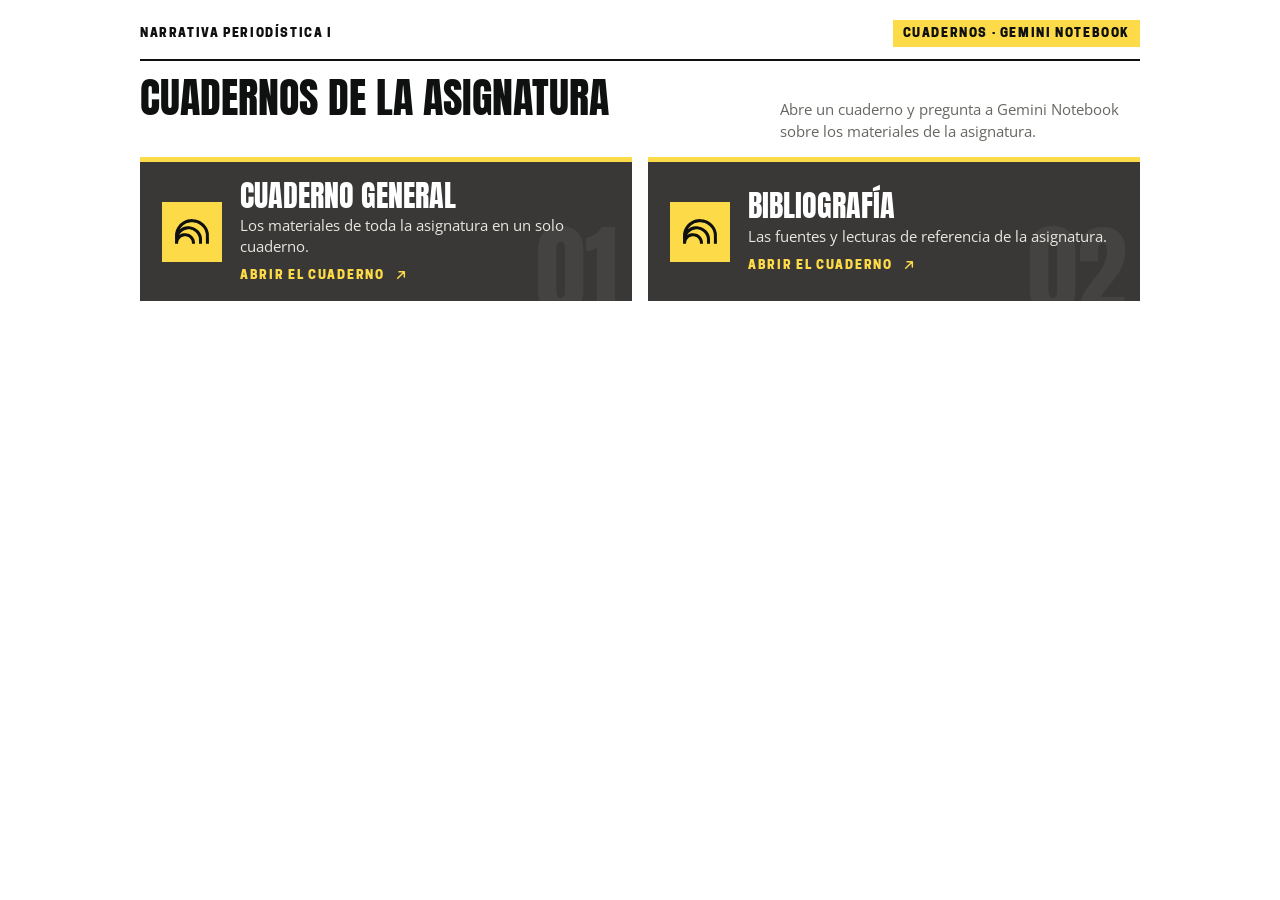
==== cuadernos/index.html @ 72dedd4b "Cuadernos: página compacta con los dos cuadernos de Gemini Notebook (general y bibliografía) Co-Auth" ====
<!doctype html>
<html lang="es">
<head>
<meta charset="utf-8">
<meta name="viewport" content="width=device-width,initial-scale=1">
<!-- No indexar en buscadores -->
<meta name="robots" content="noindex, nofollow, noarchive, nosnippet, noimageindex">
<meta name="googlebot" content="noindex, nofollow, noarchive, nosnippet, noimageindex">
<meta name="bingbot" content="noindex, nofollow, noarchive, nosnippet">
<meta name="referrer" content="strict-origin-when-cross-origin">
<meta name="color-scheme" content="light">
<title>Cuadernos de la asignatura · Gemini Notebook | Narrativa Periodística I</title>
<link rel="preconnect" href="https://fonts.googleapis.com">
<link rel="preconnect" href="https://fonts.gstatic.com" crossorigin>
<link rel="stylesheet" href="https://fonts.googleapis.com/css2?family=Anton&family=Open+Sans:wght@400;600&display=swap">
<link rel="preload" href="../assets/fonts/CooperHewitt-Heavy.woff2" as="font" type="font/woff2" crossorigin>
<style>
/* Identidad de marca v2.5: Anton · Cooper Hewitt · Open Sans. Interfaz con dos tarjetas carbón. */
@font-face{font-family:'Cooper Hewitt'; src:url('../assets/fonts/CooperHewitt-Heavy.woff2') format('woff2'); font-weight:800; font-display:swap}
:root{--yellow:#FDDA48;--ink:#0F1010;--stone:#393836;--stone-2:#2B2A28;--paper:#fff;--muted:#676762;--line:#D9D9D3;
  --f-label:'Cooper Hewitt','Open Sans',Arial,sans-serif}
*{box-sizing:border-box}
body{margin:0;background:var(--paper);color:var(--ink);font-family:'Open Sans',Arial,sans-serif;-webkit-font-smoothing:antialiased}
main{max-width:1080px;margin:auto;padding:20px clamp(14px,4vw,40px) 22px}
.label{font-family:var(--f-label);font-weight:800;text-transform:uppercase;letter-spacing:.14em;font-size:11.5px;line-height:1.3}

.topline{display:flex;align-items:center;justify-content:space-between;gap:8px 12px;flex-wrap:wrap;border-bottom:2px solid var(--ink);padding-bottom:12px}
.tag{background:var(--yellow);padding:6px 10px;white-space:nowrap}

.cabecera{display:flex;align-items:baseline;justify-content:space-between;gap:4px 24px;flex-wrap:wrap;margin:16px 0 14px}
.cabecera h1{font:400 clamp(28px,4vw,42px)/1 'Anton',sans-serif;text-transform:uppercase;margin:0}
.cabecera p{margin:0;max-width:40ch;color:var(--muted);font-size:15px;line-height:1.5}

/* Dos tarjetas carbón, misma estructura: cuadro amarillo con el logo → rótulo → título → texto → acción */
.cuadernos{display:grid;grid-template-columns:1fr 1fr;gap:16px}
.cuaderno{position:relative;overflow:hidden;isolation:isolate;display:flex;align-items:center;gap:18px;padding:18px 22px;
  background:var(--stone);color:#fff;text-decoration:none;border-top:5px solid var(--yellow);transition:background .2s}
.cuaderno .ico{flex:none;width:60px;height:60px;background:var(--yellow);display:grid;place-items:center}
.cuaderno .ico svg{width:34px;height:27px;color:var(--ink)}
.cuaderno .txt{display:flex;flex-direction:column;gap:4px;min-width:0}
.cuaderno .num{position:absolute;right:14px;bottom:-.2em;z-index:-1;font:400 100px/1 'Anton',sans-serif;color:rgba(255,255,255,.06);pointer-events:none}
.cuaderno h2{font:400 clamp(24px,3vw,30px)/1.05 'Anton',sans-serif;text-transform:uppercase;margin:0}
.cuaderno p{margin:0;color:#E7E6E1;font-size:14.5px;line-height:1.45}
.ir{padding-top:6px;display:inline-flex;align-items:center;gap:8px;color:var(--yellow);font:800 12px/1.2 var(--f-label);letter-spacing:.14em;text-transform:uppercase}
.fl{width:16px;height:16px;fill:none;stroke:currentColor;stroke-width:2.2;stroke-linecap:round;stroke-linejoin:round;transition:transform .2s}
.cuaderno:hover{background:var(--stone-2)}
.cuaderno:hover .fl{transform:translate(3px,-3px)}
.cuaderno:focus-visible{outline:3px solid var(--ink);outline-offset:3px}

@media(max-width:600px){
  main{padding:12px 10px 16px}
  .topline .label{font-size:10px}
  .cuadernos{grid-template-columns:1fr;gap:10px}
  .cuaderno{padding:16px 16px;gap:14px}
  .cuaderno .ico{width:50px;height:50px}
}
@media(prefers-reduced-motion:reduce){.cuaderno,.fl{transition:none}}
</style>
</head>
<body>
<svg width="0" height="0" style="position:absolute" aria-hidden="true"><symbol id="gn" viewBox="0 0 608 443"><path fill="currentColor" fill-rule="evenodd" d="M1.2 442.0C0.8 441.7 0.7 401.7 1.1 353.0C1.6 268.5 1.7 264.0 3.7 252.9C6.6 237.5 13.1 211.6 17.0 200.5C27.5 171.0 48.5 133.3 65.8 113.2C67.0 111.7 70.4 107.7 73.3 104.3C77.8 98.8 96.0 80.6 103.2 74.3C116.8 62.3 136.4 48.7 154.5 38.5C203.2 11.3 255.7 -1.4 313.0 0.3C353.3 1.5 389.3 9.1 423.0 23.7C446.4 33.8 453.0 37.3 473.0 50.5C516.4 78.9 552.0 118.5 575.0 164.0C586.9 187.6 592.2 201.6 598.5 226.5C606.6 258.4 606.3 254.0 606.9 353.0C607.2 401.7 607.2 441.7 606.8 442.0C606.5 442.3 594.1 442.4 579.3 442.2L552.5 441.9 552.8 370.7C553.1 284.2 552.4 269.9 545.9 243.0C539.3 215.9 526.3 185.9 512.0 165.1C478.9 116.7 433.3 82.7 378.0 65.1C358.4 58.9 325.6 54.0 303.7 54.0C278.4 54.1 245.4 59.6 222.8 67.6C217.1 69.6 211.5 71.4 210.2 71.7C209.0 72.0 208.0 72.6 208.0 73.1C208.0 73.6 207.5 74.0 206.8 74.0C206.1 74.0 199.3 77.1 191.5 80.9C156.3 98.3 126.4 123.7 101.2 157.8C94.7 166.6 84.7 183.0 85.4 183.7C85.6 183.9 90.9 180.4 97.2 175.7C133.6 148.8 171.6 134.4 220.3 128.9C232.0 127.6 258.4 128.1 273.0 130.0C326.1 136.7 375.5 160.8 413.0 198.0C425.3 210.1 427.8 213.0 436.5 224.5C450.7 243.3 460.6 261.5 469.9 286.0C476.1 302.3 481.2 324.9 483.0 344.5C483.9 354.1 484.4 441.2 483.6 442.1C483.4 442.3 471.0 442.4 456.2 442.2L429.2 441.9 428.7 393.7C428.3 349.3 428.1 344.6 426.1 334.2C415.0 276.4 377.2 227.0 324.5 201.5C308.6 193.8 301.9 191.5 276.5 185.4C267.7 183.3 230.1 182.3 219.0 183.9C188.8 188.2 167.0 196.0 142.1 211.2C118.5 225.7 96.9 247.8 80.7 274.1C78.1 278.3 76.0 282.0 76.0 282.4C76.0 283.8 78.3 282.8 84.9 278.5C91.9 274.0 107.0 266.5 111.5 265.4C112.9 265.1 114.3 264.4 114.6 263.9C114.9 263.4 116.1 263.0 117.4 263.0C118.6 263.0 120.0 262.6 120.5 262.1C121.1 261.6 124.9 260.3 129.0 259.1C166.7 248.7 206.0 250.1 241.2 263.1C285.0 279.2 319.1 309.5 339.4 350.5C352.7 377.3 358.0 400.2 358.0 430.5L358.0 442.0 330.5 442.0L303.0 442.0 303.0 429.8C303.0 412.6 299.1 393.5 292.7 379.8C287.0 367.3 276.5 352.2 267.5 343.4C256.3 332.4 249.2 327.1 237.6 321.2C216.1 310.1 202.0 306.7 178.0 306.7C164.6 306.8 161.1 307.1 152.2 309.4C146.5 310.9 139.0 313.2 135.4 314.5C128.5 317.1 111.6 325.5 109.7 327.4C109.0 328.0 106.0 330.4 103.0 332.6C84.8 346.2 68.6 369.0 61.8 390.5C57.4 404.4 55.9 412.8 55.4 427.3L54.9 441.5 28.4 442.0C13.8 442.3 1.5 442.3 1.2 442.0Z"/></symbol></svg>
<main>
  <header class="topline label"><span>Narrativa Periodística I</span><span class="tag">Cuadernos · Gemini Notebook</span></header>

  <div class="cabecera">
    <h1>Cuadernos de la asignatura</h1>
    <p>Abre un cuaderno y pregunta a Gemini Notebook sobre los materiales de la asignatura.</p>
  </div>

  <div class="cuadernos">
    <a class="cuaderno" href="https://notebook.google.com/notebook/653e92f2-cb65-4798-8ad2-8acc9d4a9f8f" target="_blank" rel="noopener noreferrer" aria-label="Abrir el cuaderno general de la asignatura en Gemini Notebook (se abre en una pestaña nueva)">
      <span class="ico" aria-hidden="true"><svg><use href="#gn"/></svg></span>
      <span class="num" aria-hidden="true">01</span>
      <span class="txt">
      <h2>Cuaderno general</h2>
      <p>Los materiales de toda la asignatura en un solo cuaderno.</p>
      <span class="ir">Abrir el cuaderno <svg class="fl" viewBox="0 0 24 24" aria-hidden="true"><path d="M7 17L17 7M9 7h8v8"/></svg></span>
      </span>
    </a>
    <a class="cuaderno" href="https://notebook.google.com/notebook/412e9b0f-91de-40fa-83aa-83e2b2b192fd/preview" target="_blank" rel="noopener noreferrer" aria-label="Abrir el cuaderno de bibliografía de la asignatura en Gemini Notebook (se abre en una pestaña nueva)">
      <span class="ico" aria-hidden="true"><svg><use href="#gn"/></svg></span>
      <span class="num" aria-hidden="true">02</span>
      <span class="txt">
      <h2>Bibliografía</h2>
      <p>Las fuentes y lecturas de referencia de la asignatura.</p>
      <span class="ir">Abrir el cuaderno <svg class="fl" viewBox="0 0 24 24" aria-hidden="true"><path d="M7 17L17 7M9 7h8v8"/></svg></span>
      </span>
    </a>
  </div>
</main>
</body>
</html>
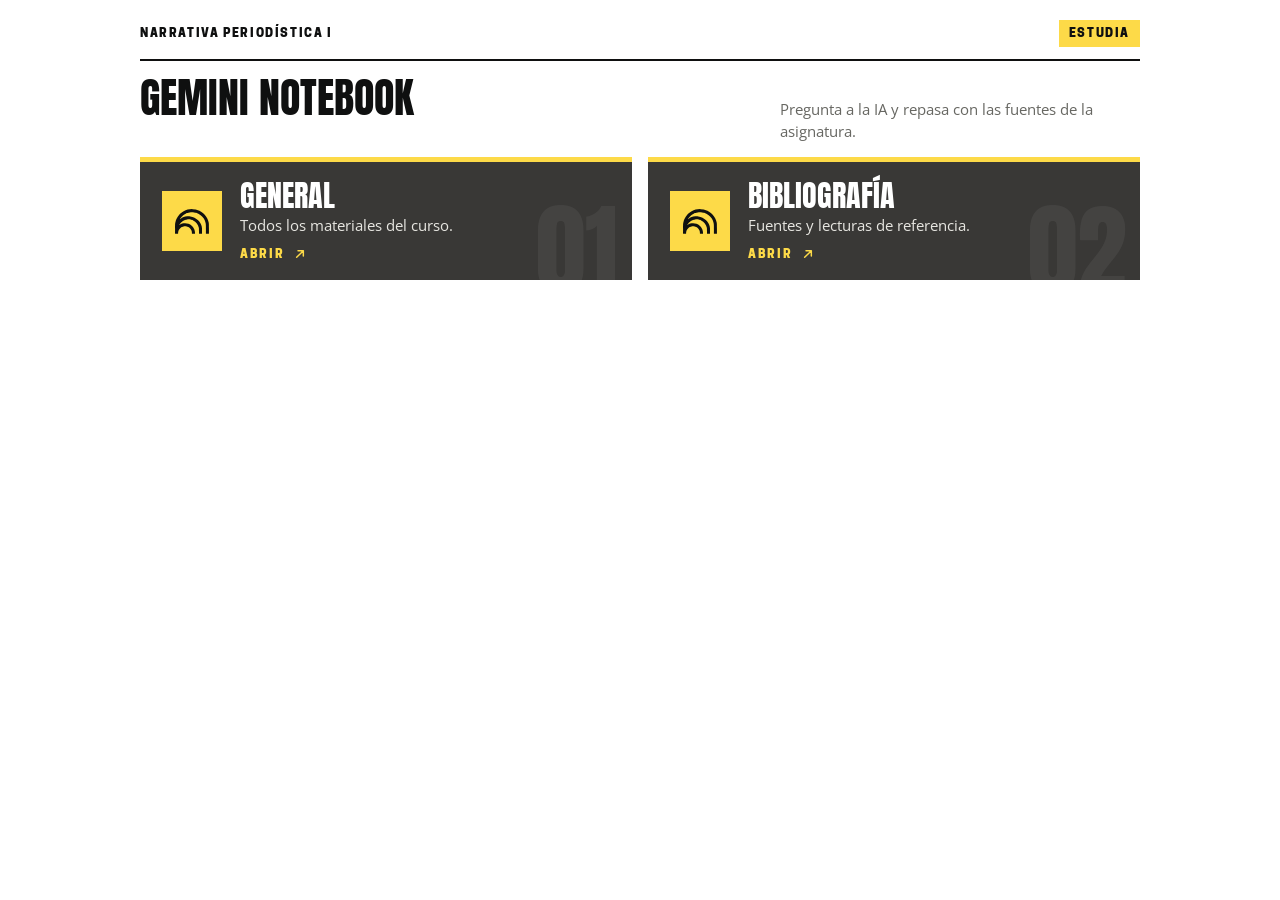
==== commit 32ea7ba3: "Cuadernos: texto simplificado, sin repetir «cuaderno» Co-Authored-By: Claude Opus 5.5 <noreply@anthr" ====
--- a/cuadernos/index.html
+++ b/cuadernos/index.html
@@ -9,7 +9,7 @@
 <meta name="bingbot" content="noindex, nofollow, noarchive, nosnippet">
 <meta name="referrer" content="strict-origin-when-cross-origin">
 <meta name="color-scheme" content="light">
-<title>Cuadernos de la asignatura · Gemini Notebook | Narrativa Periodística I</title>
+<title>Gemini Notebook | Narrativa Periodística I</title>
 <link rel="preconnect" href="https://fonts.googleapis.com">
 <link rel="preconnect" href="https://fonts.gstatic.com" crossorigin>
 <link rel="stylesheet" href="https://fonts.googleapis.com/css2?family=Anton&family=Open+Sans:wght@400;600&display=swap">
@@ -60,30 +60,30 @@
 <body>
 <svg width="0" height="0" style="position:absolute" aria-hidden="true"><symbol id="gn" viewBox="0 0 608 443"><path fill="currentColor" fill-rule="evenodd" d="M1.2 442.0C0.8 441.7 0.7 401.7 1.1 353.0C1.6 268.5 1.7 264.0 3.7 252.9C6.6 237.5 13.1 211.6 17.0 200.5C27.5 171.0 48.5 133.3 65.8 113.2C67.0 111.7 70.4 107.7 73.3 104.3C77.8 98.8 96.0 80.6 103.2 74.3C116.8 62.3 136.4 48.7 154.5 38.5C203.2 11.3 255.7 -1.4 313.0 0.3C353.3 1.5 389.3 9.1 423.0 23.7C446.4 33.8 453.0 37.3 473.0 50.5C516.4 78.9 552.0 118.5 575.0 164.0C586.9 187.6 592.2 201.6 598.5 226.5C606.6 258.4 606.3 254.0 606.9 353.0C607.2 401.7 607.2 441.7 606.8 442.0C606.5 442.3 594.1 442.4 579.3 442.2L552.5 441.9 552.8 370.7C553.1 284.2 552.4 269.9 545.9 243.0C539.3 215.9 526.3 185.9 512.0 165.1C478.9 116.7 433.3 82.7 378.0 65.1C358.4 58.9 325.6 54.0 303.7 54.0C278.4 54.1 245.4 59.6 222.8 67.6C217.1 69.6 211.5 71.4 210.2 71.7C209.0 72.0 208.0 72.6 208.0 73.1C208.0 73.6 207.5 74.0 206.8 74.0C206.1 74.0 199.3 77.1 191.5 80.9C156.3 98.3 126.4 123.7 101.2 157.8C94.7 166.6 84.7 183.0 85.4 183.7C85.6 183.9 90.9 180.4 97.2 175.7C133.6 148.8 171.6 134.4 220.3 128.9C232.0 127.6 258.4 128.1 273.0 130.0C326.1 136.7 375.5 160.8 413.0 198.0C425.3 210.1 427.8 213.0 436.5 224.5C450.7 243.3 460.6 261.5 469.9 286.0C476.1 302.3 481.2 324.9 483.0 344.5C483.9 354.1 484.4 441.2 483.6 442.1C483.4 442.3 471.0 442.4 456.2 442.2L429.2 441.9 428.7 393.7C428.3 349.3 428.1 344.6 426.1 334.2C415.0 276.4 377.2 227.0 324.5 201.5C308.6 193.8 301.9 191.5 276.5 185.4C267.7 183.3 230.1 182.3 219.0 183.9C188.8 188.2 167.0 196.0 142.1 211.2C118.5 225.7 96.9 247.8 80.7 274.1C78.1 278.3 76.0 282.0 76.0 282.4C76.0 283.8 78.3 282.8 84.9 278.5C91.9 274.0 107.0 266.5 111.5 265.4C112.9 265.1 114.3 264.4 114.6 263.9C114.9 263.4 116.1 263.0 117.4 263.0C118.6 263.0 120.0 262.6 120.5 262.1C121.1 261.6 124.9 260.3 129.0 259.1C166.7 248.7 206.0 250.1 241.2 263.1C285.0 279.2 319.1 309.5 339.4 350.5C352.7 377.3 358.0 400.2 358.0 430.5L358.0 442.0 330.5 442.0L303.0 442.0 303.0 429.8C303.0 412.6 299.1 393.5 292.7 379.8C287.0 367.3 276.5 352.2 267.5 343.4C256.3 332.4 249.2 327.1 237.6 321.2C216.1 310.1 202.0 306.7 178.0 306.7C164.6 306.8 161.1 307.1 152.2 309.4C146.5 310.9 139.0 313.2 135.4 314.5C128.5 317.1 111.6 325.5 109.7 327.4C109.0 328.0 106.0 330.4 103.0 332.6C84.8 346.2 68.6 369.0 61.8 390.5C57.4 404.4 55.9 412.8 55.4 427.3L54.9 441.5 28.4 442.0C13.8 442.3 1.5 442.3 1.2 442.0Z"/></symbol></svg>
 <main>
-  <header class="topline label"><span>Narrativa Periodística I</span><span class="tag">Cuadernos · Gemini Notebook</span></header>
+  <header class="topline label"><span>Narrativa Periodística I</span><span class="tag">Estudia</span></header>
 
   <div class="cabecera">
-    <h1>Cuadernos de la asignatura</h1>
-    <p>Abre un cuaderno y pregunta a Gemini Notebook sobre los materiales de la asignatura.</p>
+    <h1>Gemini Notebook</h1>
+    <p>Pregunta a la IA y repasa con las fuentes de la asignatura.</p>
   </div>
 
   <div class="cuadernos">
-    <a class="cuaderno" href="https://notebook.google.com/notebook/653e92f2-cb65-4798-8ad2-8acc9d4a9f8f" target="_blank" rel="noopener noreferrer" aria-label="Abrir el cuaderno general de la asignatura en Gemini Notebook (se abre en una pestaña nueva)">
+    <a class="cuaderno" href="https://notebook.google.com/notebook/653e92f2-cb65-4798-8ad2-8acc9d4a9f8f" target="_blank" rel="noopener noreferrer" aria-label="Abrir Gemini Notebook general de la asignatura (se abre en una pestaña nueva)">
       <span class="ico" aria-hidden="true"><svg><use href="#gn"/></svg></span>
       <span class="num" aria-hidden="true">01</span>
       <span class="txt">
-      <h2>Cuaderno general</h2>
-      <p>Los materiales de toda la asignatura en un solo cuaderno.</p>
-      <span class="ir">Abrir el cuaderno <svg class="fl" viewBox="0 0 24 24" aria-hidden="true"><path d="M7 17L17 7M9 7h8v8"/></svg></span>
+      <h2>General</h2>
+      <p>Todos los materiales del curso.</p>
+      <span class="ir">Abrir <svg class="fl" viewBox="0 0 24 24" aria-hidden="true"><path d="M7 17L17 7M9 7h8v8"/></svg></span>
       </span>
     </a>
-    <a class="cuaderno" href="https://notebook.google.com/notebook/412e9b0f-91de-40fa-83aa-83e2b2b192fd/preview" target="_blank" rel="noopener noreferrer" aria-label="Abrir el cuaderno de bibliografía de la asignatura en Gemini Notebook (se abre en una pestaña nueva)">
+    <a class="cuaderno" href="https://notebook.google.com/notebook/412e9b0f-91de-40fa-83aa-83e2b2b192fd/preview" target="_blank" rel="noopener noreferrer" aria-label="Abrir Gemini Notebook de bibliografía de la asignatura (se abre en una pestaña nueva)">
       <span class="ico" aria-hidden="true"><svg><use href="#gn"/></svg></span>
       <span class="num" aria-hidden="true">02</span>
       <span class="txt">
       <h2>Bibliografía</h2>
-      <p>Las fuentes y lecturas de referencia de la asignatura.</p>
-      <span class="ir">Abrir el cuaderno <svg class="fl" viewBox="0 0 24 24" aria-hidden="true"><path d="M7 17L17 7M9 7h8v8"/></svg></span>
+      <p>Fuentes y lecturas de referencia.</p>
+      <span class="ir">Abrir <svg class="fl" viewBox="0 0 24 24" aria-hidden="true"><path d="M7 17L17 7M9 7h8v8"/></svg></span>
       </span>
     </a>
   </div>
